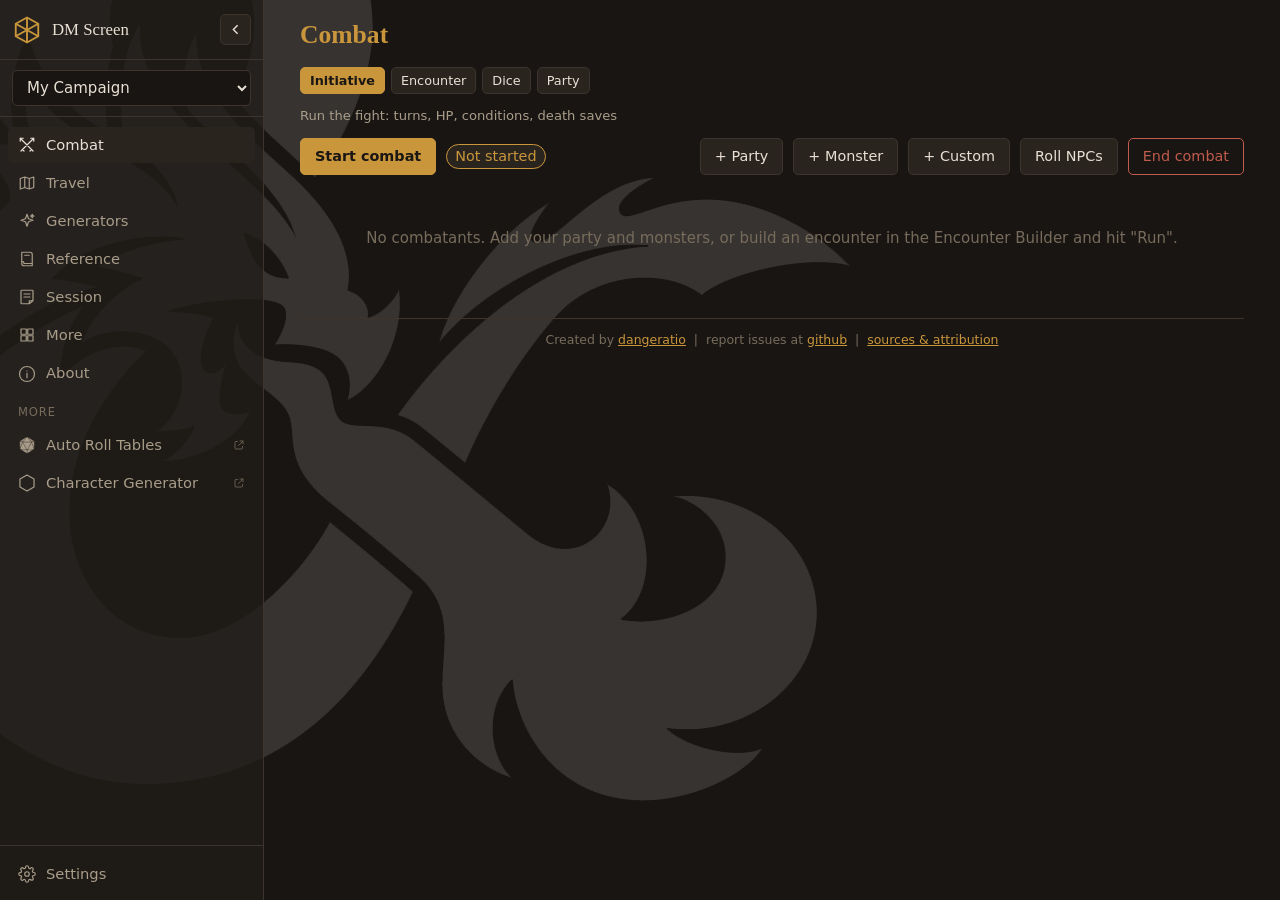
==== index.html @ 38e55321 "Add the watermark background and translucent panels Copies dndlogo1.png into includes/ and renders i" ====
<!DOCTYPE html>
<html lang="en" data-theme="dark">
<head>
  <meta charset="UTF-8">
  <meta name="viewport" content="width=device-width, initial-scale=1.0, viewport-fit=cover">
  <meta name="description" content="DM Screen: a free browser-based virtual screen for D&D 5e Dungeon Masters. Initiative tracker, encounter builder, generators, SRD reference, and more. All data stays in your browser.">
  <meta name="theme-color" content="#191512">
  <title>dmscreen.github.io</title>
  <link rel="manifest" href="manifest.webmanifest">
  <link rel="icon" href="assets/favicon.svg" type="image/svg+xml">
  <link rel="icon" type="image/png" sizes="16x16" href="assets/icon-16.png">
  <link rel="icon" type="image/png" sizes="32x32" href="assets/icon-32.png">
  <link rel="icon" type="image/png" sizes="192x192" href="assets/icon-192.png">
  <link rel="icon" type="image/png" sizes="512x512" href="assets/icon-512.png">
  <link rel="apple-touch-icon" sizes="180x180" href="assets/icon-180.png">
  <link rel="stylesheet" href="css/base.css">
  <link rel="stylesheet" href="css/layout.css">
  <link rel="stylesheet" href="css/components.css">
</head>
<body>
  <div class="bgimage">
    <img src="includes/dndlogo1.png" alt="">
  </div>

  <div id="app">
    <aside id="sidebar">
      <div class="sidebar-head">
        <svg class="logo" viewBox="0 0 24 24" fill="none" stroke="currentColor" stroke-width="1.5" aria-hidden="true">
          <path d="M12 2 L21 7 L21 17 L12 22 L3 17 L3 7 Z"/>
          <path d="M12 2 L12 22 M3 7 L21 17 M21 7 L3 17"/>
        </svg>
        <span class="title">DM Screen</span>
        <button class="btn icon-btn collapse-btn" id="collapse-btn" title="Collapse sidebar" aria-label="Collapse sidebar">
          <svg viewBox="0 0 24 24" fill="none" stroke="currentColor" stroke-width="2"><path d="M15 6 L9 12 L15 18"/></svg>
        </button>
      </div>
      <div id="campaign-bar"></div>
      <nav id="nav" aria-label="Tools"></nav>
      <div class="sidebar-foot" id="sidebar-foot"></div>
    </aside>

    <main id="main" tabindex="-1"></main>
  </div>

  <nav id="tabbar" aria-label="Tools"></nav>
  <div id="toast-wrap" aria-live="polite"></div>

  <script type="module" src="js/app.js"></script>
</body>
</html>
---- css/base.css ----
/* DM Screen - base tokens and reset */
*, *::before, *::after { box-sizing: border-box; }
* { margin: 0; }

:root {
  --font-body: system-ui, -apple-system, "Segoe UI", Roboto, sans-serif;
  --font-display: Georgia, "Times New Roman", serif;
  --font-mono: ui-monospace, "Cascadia Code", Consolas, monospace;

  /* dark theme (default) */
  --bg: #191512;
  --bg-panel: #211c18;
  --bg-panel-75: rgba(33, 28, 24, 0.75);   /* lets the watermark show through */
  --bg-raised: #2a241f;
  --bg-hover: #332c26;
  --border: #3d352d;
  --text: #e8e0d4;
  --text-dim: #a99d8a;
  --text-faint: #776c5c;
  --accent: #c9963c;
  --accent-text: #1a1613;
  --danger: #c05b4d;
  --success: #7d9c5b;
  --info: #6d94ad;
  --shadow: 0 4px 16px rgba(0, 0, 0, 0.4);

  --radius: 8px;
  --radius-sm: 5px;
  --sidebar-w: 264px;
  --sidebar-collapsed-w: 56px;
  --tabbar-h: 58px;
}

:root[data-theme="light"] {
  --bg: #f3eee5;
  --bg-panel: #faf6ee;
  --bg-panel-75: rgba(250, 246, 238, 0.75);
  --bg-raised: #ffffff;
  --bg-hover: #ece4d6;
  --border: #d8cdbb;
  --text: #2c2519;
  --text-dim: #6b5f4d;
  --text-faint: #998d78;
  --accent: #a06d1f;
  --accent-text: #ffffff;
  --danger: #a33d2f;
  --success: #5a7a3a;
  --info: #3f6c86;
  --shadow: 0 4px 16px rgba(60, 45, 20, 0.15);
}

html { height: 100%; }
body {
  height: 100%;
  font-family: var(--font-body);
  font-size: 15px;
  line-height: 1.5;
  background: var(--bg);
  color: var(--text);
  -webkit-font-smoothing: antialiased;
}

h1, h2, h3, h4 { font-family: var(--font-display); line-height: 1.2; }
img, svg { display: block; max-width: 100%; }
input, button, textarea, select { font: inherit; color: inherit; }
a { color: var(--accent); }

::-webkit-scrollbar { width: 10px; height: 10px; }
::-webkit-scrollbar-track { background: transparent; }
::-webkit-scrollbar-thumb { background: var(--border); border-radius: 5px; }
::-webkit-scrollbar-thumb:hover { background: var(--text-faint); }
---- css/layout.css ----
/* Watermark behind the whole app */
.bgimage {
  margin: -10em;
  position: fixed;
  z-index: 0;
  opacity: 0.15;
  pointer-events: none;
}
/* opt out of the global img max-width, and light-up the dark artwork for the
   dark theme the way the source site does */
.bgimage img { max-width: none; filter: invert(1); }
:root[data-theme="light"] .bgimage img { filter: none; }

/* App shell layout: desktop sidebar, mobile bottom tabs */
#app {
  position: relative;   /* sit above the watermark */
  z-index: 1;
  display: grid;
  grid-template-columns: var(--sidebar-w) 1fr;
  height: 100dvh;
  overflow: hidden;
}
#app.sidebar-collapsed { grid-template-columns: var(--sidebar-collapsed-w) 1fr; }

/* ---------- Sidebar ---------- */
#sidebar {
  background: var(--bg-panel-75);
  border-right: 1px solid var(--border);
  display: flex;
  flex-direction: column;
  overflow: hidden;
}
.sidebar-head {
  display: flex;
  align-items: center;
  gap: 10px;
  padding: 14px 12px;
  border-bottom: 1px solid var(--border);
}
.sidebar-head .logo {
  width: 30px; height: 30px; flex: none;
  color: var(--accent);
}
.sidebar-head .title {
  font-family: var(--font-display);
  font-size: 1.05rem;
  white-space: nowrap;
}
.sidebar-head .collapse-btn { margin-left: auto; }

#campaign-bar { padding: 10px 12px; border-bottom: 1px solid var(--border); }
#campaign-bar select { width: 100%; }

#nav {
  flex: 1;
  overflow-y: auto;
  padding: 8px;
}
.nav-group-label {
  font-size: 0.72rem;
  text-transform: uppercase;
  letter-spacing: 0.08em;
  color: var(--text-faint);
  padding: 12px 10px 4px;
  white-space: nowrap;
}
.nav-item {
  display: flex;
  align-items: center;
  gap: 10px;
  width: 100%;
  padding: 7px 10px;
  border: 0;
  border-radius: var(--radius-sm);
  background: none;
  color: var(--text-dim);
  cursor: pointer;
  text-align: left;
  white-space: nowrap;
  text-decoration: none;
  font-size: 0.92rem;
}
.nav-item:hover { background: var(--bg-hover); color: var(--text); }
.nav-item.active { background: var(--bg-raised); color: var(--text); }
.nav-item svg { width: 18px; height: 18px; flex: none; }
.nav-item .nav-logo {
  width: 18px; height: 18px; flex: none;
  background: currentColor;
  -webkit-mask-size: contain; mask-size: contain;
  -webkit-mask-repeat: no-repeat; mask-repeat: no-repeat;
  -webkit-mask-position: center; mask-position: center;
}
.nav-item .ext { margin-left: auto; width: 12px; height: 12px; color: var(--text-faint); }

.sidebar-foot {
  border-top: 1px solid var(--border);
  padding: 8px;
}

#app.sidebar-collapsed .sidebar-head .title,
#app.sidebar-collapsed .nav-group-label,
#app.sidebar-collapsed .nav-item span,
#app.sidebar-collapsed .nav-item .ext,
#app.sidebar-collapsed #campaign-bar { display: none; }
#app.sidebar-collapsed .nav-item { justify-content: center; padding: 9px 0; }
#app.sidebar-collapsed .sidebar-head { justify-content: center; }
#app.sidebar-collapsed .sidebar-head .collapse-btn { margin-left: 0; }
#app.sidebar-collapsed .sidebar-head .logo { display: none; }

/* ---------- Main ---------- */
#main {
  overflow-y: auto;
  overscroll-behavior: contain;
  padding: 20px clamp(14px, 3vw, 36px) 40px;
}
.tool-header { margin-bottom: 16px; }
.tool-header h1 { font-size: 1.6rem; color: var(--accent); }
.tool-header .sub { color: var(--text-dim); font-size: 0.9rem; }

/* ---------- Bottom tab bar (mobile) ---------- */
#tabbar {
  display: none;
  position: fixed;
  left: 0; right: 0; bottom: 0;
  height: calc(var(--tabbar-h) + env(safe-area-inset-bottom));
  padding-bottom: env(safe-area-inset-bottom);
  background: var(--bg-panel);
  border-top: 1px solid var(--border);
  z-index: 40;
}
.tab-item {
  flex: 1;
  display: flex;
  flex-direction: column;
  align-items: center;
  justify-content: center;
  gap: 2px;
  border: 0;
  background: none;
  color: var(--text-faint);
  cursor: pointer;
  font-size: 0.62rem;
  text-decoration: none;
}
.tab-item svg { width: 22px; height: 22px; }
.tab-item.active { color: var(--accent); }

/* ---------- "More" sheet (mobile) ---------- */
#more-sheet {
  display: none;
  position: fixed;
  inset: 0;
  bottom: calc(var(--tabbar-h) + env(safe-area-inset-bottom));
  background: var(--bg);
  z-index: 30;
  overflow-y: auto;
  padding: 18px;
}
#more-sheet.open { display: block; }
#more-sheet .nav-group-label { padding-left: 4px; }
.more-grid {
  display: grid;
  grid-template-columns: repeat(auto-fill, minmax(96px, 1fr));
  gap: 10px;
  margin-bottom: 14px;
}
.more-tile {
  display: flex;
  flex-direction: column;
  align-items: center;
  gap: 8px;
  padding: 14px 6px;
  background: var(--bg-panel);
  border: 1px solid var(--border);
  border-radius: var(--radius);
  color: var(--text-dim);
  cursor: pointer;
  font-size: 0.75rem;
  text-align: center;
  text-decoration: none;
}
.more-tile svg { width: 24px; height: 24px; color: var(--accent); }
.more-tile:active { background: var(--bg-hover); }

@media (min-width: 900px) {
  .mobile-only { display: none !important; }
}

@media (max-width: 899px) {
  #app { grid-template-columns: 1fr; }
  #sidebar { display: none; }
  #tabbar { display: flex; }
  #main { padding: 14px 14px calc(var(--tabbar-h) + env(safe-area-inset-bottom) + 24px); }
}

@media print {
  #sidebar, #tabbar, #more-sheet { display: none !important; }
  #app { display: block; height: auto; }
  #main { overflow: visible; }
}
---- css/components.css ----
/* Shared UI components */

.btn {
  display: inline-flex;
  align-items: center;
  gap: 6px;
  padding: 7px 14px;
  border: 1px solid var(--border);
  border-radius: var(--radius-sm);
  background: var(--bg-raised);
  color: var(--text);
  cursor: pointer;
  font-size: 0.9rem;
  text-decoration: none;
}
.btn:hover { background: var(--bg-hover); }
.btn.primary { background: var(--accent); border-color: var(--accent); color: var(--accent-text); font-weight: 600; }
.btn.primary:hover { filter: brightness(1.1); }
.btn.danger { color: var(--danger); border-color: var(--danger); background: none; }
.btn.danger:hover { background: color-mix(in srgb, var(--danger) 12%, transparent); }
.btn.small { padding: 3px 9px; font-size: 0.8rem; }
.btn.icon-btn { padding: 6px; }
.btn.icon-btn svg { width: 17px; height: 17px; }
.btn:disabled { opacity: 0.45; cursor: default; }

/* ---------- Number steppers ---------- */
/* Native spinners overlap the value at small widths; hide them and use .stepper */
input[type="number"] { appearance: textfield; -moz-appearance: textfield; }
input[type="number"]::-webkit-inner-spin-button,
input[type="number"]::-webkit-outer-spin-button { -webkit-appearance: none; margin: 0; }

.stepper {
  display: inline-flex;
  align-items: stretch;
  align-self: flex-start;   /* stay compact inside stretching flex columns */
  width: fit-content;
  max-width: 100%;
  border: 1px solid var(--border);
  border-radius: var(--radius-sm);
  background: var(--bg);
  overflow: hidden;
}
.stepper input[type="number"] {
  border: none;
  border-radius: 0;
  background: transparent;
  text-align: center;
  padding: 6px 2px;
  width: 72px;
  min-width: 0;
  flex: 1 1 auto;           /* keeps + pinned to the right edge if stretched */
}
.stepper input[type="number"]:focus { outline: none; }
.stepper:focus-within { outline: 2px solid var(--accent); outline-offset: -1px; }
.step-btn {
  border: 0;
  background: none;
  color: var(--text-dim);
  width: 26px;
  flex: none;
  cursor: pointer;
  font-size: 1.05rem;
  line-height: 1;
  padding: 0;
}
.step-btn:hover { background: var(--bg-hover); color: var(--text); }
.step-btn:active { background: var(--bg-raised); }

input[type="text"], input[type="number"], input[type="search"], textarea, select {
  padding: 7px 10px;
  border: 1px solid var(--border);
  border-radius: var(--radius-sm);
  background: var(--bg);
  color: var(--text);
  max-width: 100%;
}
input:focus, textarea:focus, select:focus, .btn:focus-visible {
  outline: 2px solid var(--accent);
  outline-offset: -1px;
}
label.field { display: flex; flex-direction: column; gap: 4px; font-size: 0.82rem; color: var(--text-dim); }
label.check { display: flex; align-items: center; gap: 6px; font-size: 0.88rem; }

.card {
  background: var(--bg-panel-75);
  border: 1px solid var(--border);
  border-radius: var(--radius);
  padding: 16px;
  margin-bottom: 14px;
}
.card h2 { font-size: 1.15rem; margin-bottom: 10px; color: var(--accent); }
.card h3 { font-size: 1rem; margin: 10px 0 6px; }

.row { display: flex; flex-wrap: wrap; gap: 10px; align-items: end; }
.row > .grow { flex: 1; min-width: 120px; }
.grid-2 { display: grid; grid-template-columns: repeat(auto-fit, minmax(280px, 1fr)); gap: 14px; align-items: start; }

table.data {
  width: 100%;
  border-collapse: collapse;
  font-size: 0.88rem;
}
table.data th, table.data td {
  text-align: left;
  padding: 6px 8px;
  border-bottom: 1px solid var(--border);
}
table.data th { color: var(--text-dim); font-weight: 600; font-size: 0.78rem; text-transform: uppercase; letter-spacing: 0.04em; }
table.data tr.clickable { cursor: pointer; }
table.data tr.clickable:hover { background: var(--bg-hover); }
.table-scroll { overflow-x: auto; }

.pill {
  display: inline-block;
  padding: 1px 8px;
  border-radius: 99px;
  background: var(--bg-raised);
  border: 1px solid var(--border);
  font-size: 0.72rem;
  color: var(--text-dim);
  white-space: nowrap;
}
.pill.accent { color: var(--accent); border-color: var(--accent); }
.pill.danger { color: var(--danger); border-color: var(--danger); }
.pill.success { color: var(--success); border-color: var(--success); }
.pill.info { color: var(--info); border-color: var(--info); }

.muted { color: var(--text-dim); }
.faint { color: var(--text-faint); }
.small { font-size: 0.82rem; }
.center { text-align: center; }
.mt { margin-top: 12px; }
.mb { margin-bottom: 12px; }

.empty-state {
  text-align: center;
  color: var(--text-faint);
  padding: 40px 20px;
}
.empty-state svg { width: 40px; height: 40px; margin: 0 auto 10px; opacity: 0.5; }

/* ---------- Modal ---------- */
dialog.modal {
  border: 1px solid var(--border);
  border-radius: var(--radius);
  background: var(--bg-panel);
  color: var(--text);
  padding: 0;
  width: min(560px, calc(100vw - 28px));
  max-height: min(82dvh, 720px);
  box-shadow: var(--shadow);
}
dialog.modal::backdrop { background: rgba(0, 0, 0, 0.55); }
.modal-head {
  display: flex;
  align-items: center;
  justify-content: space-between;
  padding: 13px 16px;
  border-bottom: 1px solid var(--border);
  position: sticky;
  top: 0;
  background: var(--bg-panel);
}
.modal-head h2 { font-size: 1.1rem; color: var(--accent); }
.modal-body { padding: 16px; overflow-y: auto; }
.modal-foot { display: flex; justify-content: flex-end; gap: 8px; padding: 12px 16px; border-top: 1px solid var(--border); }

/* ---------- Stat block ---------- */
.stat-block {
  font-size: 0.9rem;
  line-height: 1.45;
}
.stat-block .sb-name { font-family: var(--font-display); font-size: 1.3rem; color: var(--accent); }
.stat-block .sb-meta { font-style: italic; color: var(--text-dim); margin-bottom: 8px; }
.stat-block hr { border: 0; border-top: 2px solid var(--accent); margin: 8px 0; opacity: 0.6; }
.stat-block .sb-abilities {
  display: grid;
  grid-template-columns: repeat(6, 1fr);
  gap: 4px;
  text-align: center;
  margin: 8px 0;
}
.stat-block .sb-abilities b { display: block; font-size: 0.72rem; color: var(--text-dim); }
.stat-block p { margin: 5px 0; }
.stat-block .sb-section {
  font-family: var(--font-display);
  font-size: 1.05rem;
  color: var(--accent);
  border-bottom: 1px solid var(--accent);
  margin: 12px 0 6px;
}

.chip-count { opacity: 0.7; font-weight: 400; }

/* ---------- Toggle rows ---------- */
.toggle-field { display: block; }
.toggle-field > span { display: block; font-size: 0.82rem; color: var(--text-dim); margin-bottom: 4px; }
.toggle-row { gap: 6px; margin-bottom: 12px; }

/* segmented variant: buttons joined inside one bordered control */
.toggle-row.segmented {
  display: inline-flex;
  flex-wrap: nowrap;
  gap: 0;
  padding: 3px;
  border: 1px solid var(--border);
  border-radius: var(--radius);
  background: var(--bg);
}
.toggle-row.segmented .btn {
  border: 0;
  border-radius: var(--radius-sm);
  background: none;
  color: var(--text-dim);
  padding: 6px 14px;
  gap: 7px;
  font-weight: 500;
}
.toggle-row.segmented .btn svg { width: 15px; height: 15px; }
.toggle-row.segmented .btn:hover { color: var(--text); }
.toggle-row.segmented .btn.primary {
  background: color-mix(in srgb, var(--accent) 20%, var(--bg-raised));
  color: var(--text);
  font-weight: 600;
  box-shadow: 0 1px 3px rgba(0, 0, 0, 0.25);
}
.toggle-row.segmented .btn.primary svg { color: var(--accent); }

/* ---------- Page footer ---------- */
.page-foot {
  margin-top: 28px;
  padding-top: 12px;
  border-top: 1px solid var(--border);
  text-align: center;
  font-size: 0.78rem;
  color: var(--text-faint);
}
.page-foot a { color: var(--accent); text-decoration: underline; }
.page-foot a:hover { filter: brightness(1.15); }
.page-foot .sep { color: var(--text-faint); margin: 0 4px; }

/* ---------- Toast ---------- */
#toast-wrap {
  position: fixed;
  bottom: calc(var(--tabbar-h) + 14px);
  left: 50%;
  transform: translateX(-50%);
  z-index: 90;
  display: flex;
  flex-direction: column;
  gap: 8px;
  align-items: center;
}
@media (min-width: 900px) { #toast-wrap { bottom: 20px; } }
.toast {
  background: var(--bg-raised);
  border: 1px solid var(--border);
  border-radius: var(--radius);
  padding: 9px 16px;
  box-shadow: var(--shadow);
  font-size: 0.88rem;
  animation: toast-in 0.18s ease-out;
}
.toast.danger { border-color: var(--danger); }
@keyframes toast-in { from { opacity: 0; transform: translateY(8px); } }

/* ---------- Dice log ---------- */
.roll-result-big {
  font-family: var(--font-mono);
  font-size: 2.6rem;
  text-align: center;
  color: var(--accent);
}
.roll-detail { text-align: center; color: var(--text-dim); font-family: var(--font-mono); font-size: 0.85rem; word-wrap: break-word; }

/* ---------- Initiative tracker ---------- */
.init-row {
  display: flex;
  align-items: center;
  gap: 10px;
  padding: 8px 10px;
  border: 1px solid var(--border);
  border-radius: var(--radius);
  margin-bottom: 6px;
  background: var(--bg-panel-75);
  flex-wrap: wrap;
}
.init-row.current { border-color: var(--accent); background: var(--bg-raised); box-shadow: 0 0 0 1px var(--accent); }
.init-row.dead { opacity: 0.5; }
.init-row .init-num {
  font-family: var(--font-mono);
  font-size: 1.15rem;
  width: 34px;
  text-align: center;
  flex: none;
}
.init-row .name { font-weight: 600; min-width: 100px; }
.init-row .hp-ctrl { display: flex; align-items: center; gap: 4px; margin-left: auto; }
.init-row .hp-ctrl input { width: 44px; text-align: center; }
.hp-bar { height: 4px; border-radius: 2px; background: var(--border); width: 100%; overflow: hidden; }
.hp-bar > div { height: 100%; background: var(--success); }
.hp-bar.low > div { background: var(--danger); }
.cond-pills { display: flex; flex-wrap: wrap; gap: 4px; }
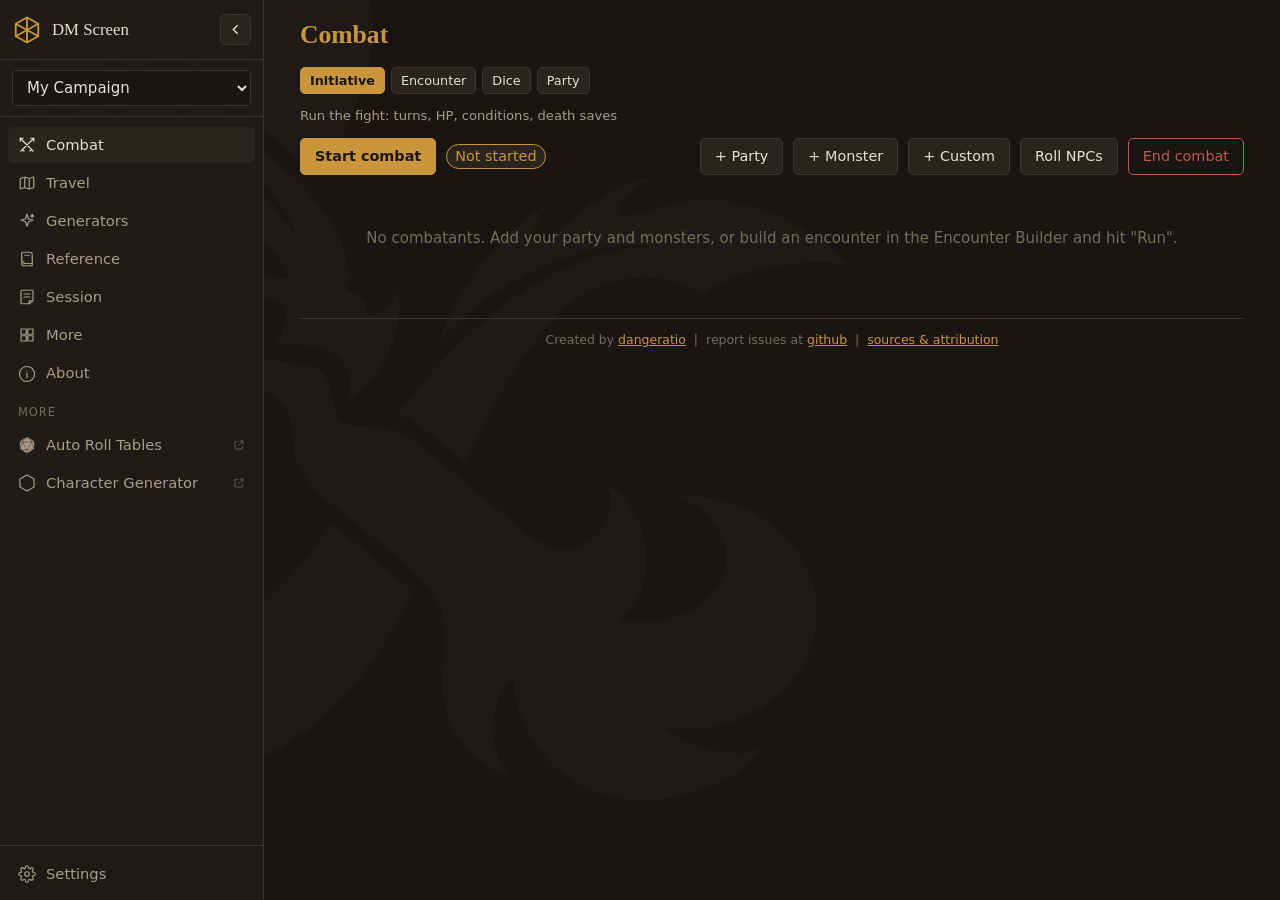
==== commit 692e60d1: "Add Statcounter analytics and ignore local Claude files Keeps the Statcounter block the user added a" ====
--- a/index.html
+++ b/index.html
@@ -46,5 +46,24 @@
   <div id="toast-wrap" aria-live="polite"></div>
 
   <script type="module" src="js/app.js"></script>
+
+  <!-- Default Statcounter code for DM Screen
+  https://dmscreen.github.io/ -->
+  <script type="text/javascript">
+  var sc_project=13341423; 
+  var sc_invisible=1; 
+  var sc_security="122e2ab1"; 
+  </script>
+  <script type="text/javascript"
+  src="https://www.statcounter.com/counter/counter.js"
+  async></script>
+  <noscript><div class="statcounter"><a title="Web Analytics"
+  href="https://statcounter.com/" target="_blank"><img
+  class="statcounter"
+  src="https://c.statcounter.com/13341423/0/122e2ab1/1/"
+  alt="Web Analytics"
+  referrerPolicy="no-referrer-when-downgrade"></a></div></noscript>
+  <!-- End of Statcounter Code -->
+  
 </body>
 </html>
--- a/css/layout.css
+++ b/css/layout.css
@@ -3,7 +3,7 @@
   margin: -10em;
   position: fixed;
   z-index: 0;
-  opacity: 0.15;
+  opacity: 0.025;
   pointer-events: none;
 }
 /* opt out of the global img max-width, and light-up the dark artwork for the
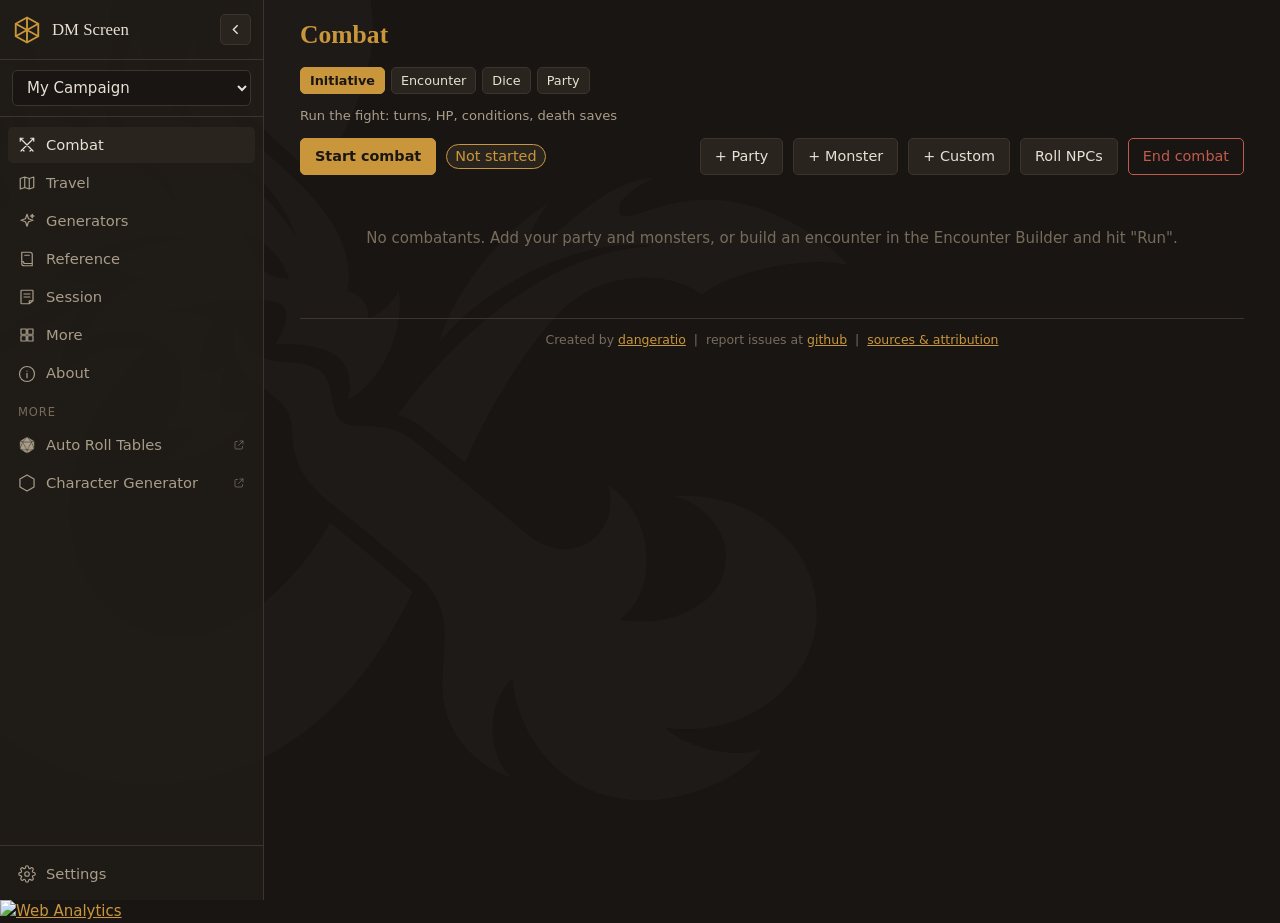
==== commit c7af1784: "Merge branch 'main' into tweak-watermark-and-random-tip" ====
--- a/index.html
+++ b/index.html
@@ -54,15 +54,13 @@
   var sc_invisible=1; 
   var sc_security="122e2ab1"; 
   </script>
-  <script type="text/javascript"
-  src="https://www.statcounter.com/counter/counter.js"
-  async></script>
-  <noscript><div class="statcounter"><a title="Web Analytics"
+  <script type="text/javascript" src="https://www.statcounter.com/counter/counter.js" async></script>
+  <div class="statcounter"><a title="Web Analytics"
   href="https://statcounter.com/" target="_blank"><img
   class="statcounter"
   src="https://c.statcounter.com/13341423/0/122e2ab1/1/"
   alt="Web Analytics"
-  referrerPolicy="no-referrer-when-downgrade"></a></div></noscript>
+  referrerPolicy="no-referrer-when-downgrade"></a></div>
   <!-- End of Statcounter Code -->
   
 </body>
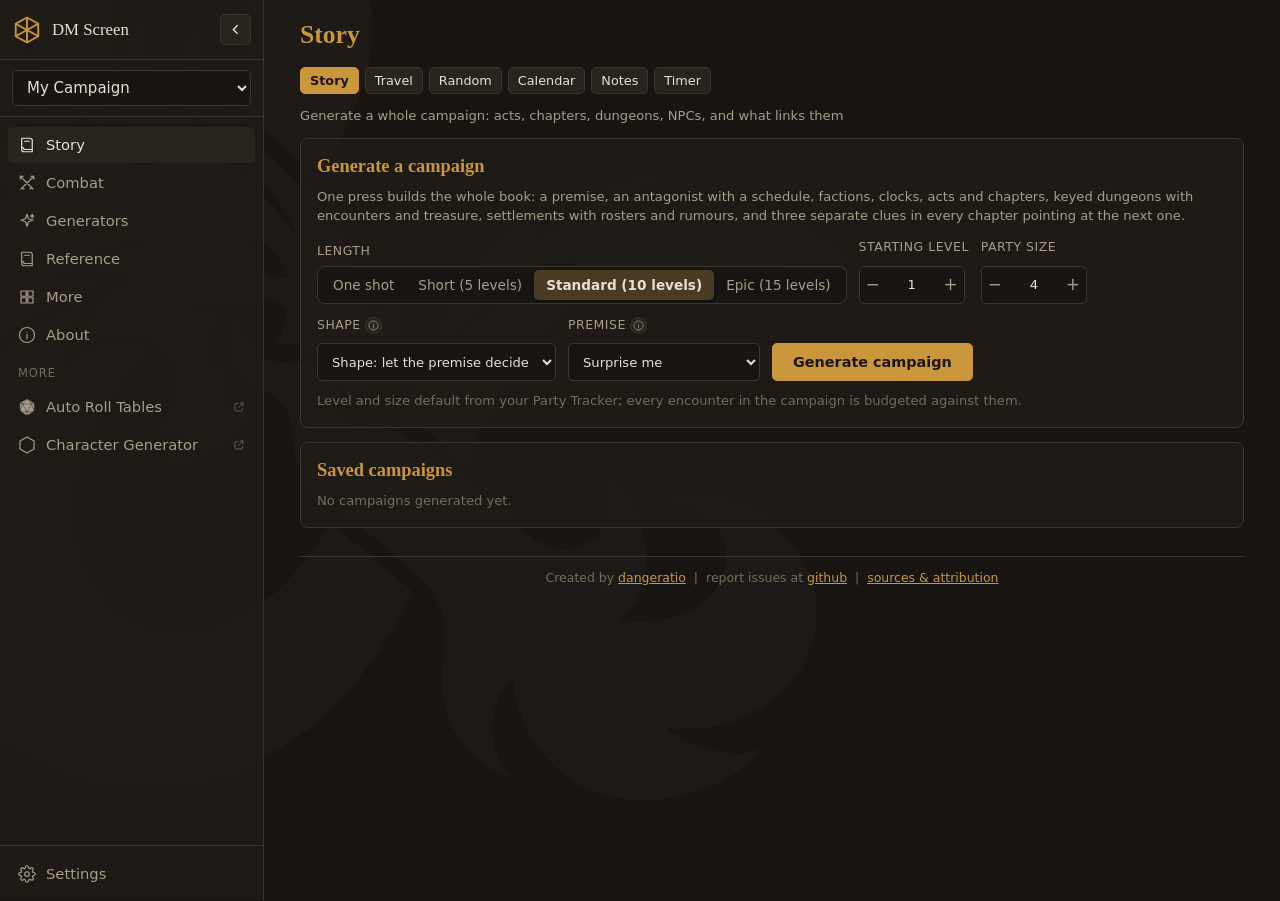
==== commit cbf06cc2: "Name the Combat tabs after what you do on them The tab where a fight is put together is Build, and t" ====
--- a/index.html
+++ b/index.html
@@ -39,6 +39,15 @@
       <div class="sidebar-foot" id="sidebar-foot"></div>
     </aside>
 
+    <!-- mobile only: the sidebar is hidden there, so brand at the top instead -->
+    <header id="topbar">
+      <svg class="logo" viewBox="0 0 24 24" fill="none" stroke="currentColor" stroke-width="1.5" aria-hidden="true">
+        <path d="M12 2 L21 7 L21 17 L12 22 L3 17 L3 7 Z"/>
+        <path d="M12 2 L12 22 M3 7 L21 17 M21 7 L3 17"/>
+      </svg>
+      <span class="title">DM Screen</span>
+    </header>
+
     <main id="main" tabindex="-1"></main>
   </div>
 
@@ -55,11 +64,18 @@
   var sc_security="122e2ab1"; 
   </script>
   <script type="text/javascript" src="https://www.statcounter.com/counter/counter.js" async></script>
-  <div class="statcounter"><a title="Web Analytics"
-  href="https://statcounter.com/" target="_blank"><img
+  <!-- The counter is invisible (sc_invisible above); this pixel is the fallback
+       that records the visit when the script cannot. It is clipped rather than
+       display:none so the browser still fetches it, and carries no alt text,
+       because on iPad the image does not load and the alt was rendering as
+       "Web Analytics" in the corner of the page. -->
+  <div class="statcounter" aria-hidden="true"
+  style="position:absolute;width:1px;height:1px;overflow:hidden;clip-path:inset(50%);pointer-events:none"><a
+  href="https://statcounter.com/" target="_blank" tabindex="-1"><img
   class="statcounter"
   src="https://c.statcounter.com/13341423/0/122e2ab1/1/"
-  alt="Web Analytics"
+  alt=""
+  width="1" height="1"
   referrerPolicy="no-referrer-when-downgrade"></a></div>
   <!-- End of Statcounter Code -->
   
--- a/css/layout.css
+++ b/css/layout.css
@@ -105,7 +105,12 @@
 #app.sidebar-collapsed .nav-item { justify-content: center; padding: 9px 0; }
 #app.sidebar-collapsed .sidebar-head { justify-content: center; }
 #app.sidebar-collapsed .sidebar-head .collapse-btn { margin-left: 0; }
+/* The chevron points the way the rail will go, so collapsed it faces out. */
+#app.sidebar-collapsed .sidebar-head .collapse-btn svg { transform: rotate(180deg); }
 #app.sidebar-collapsed .sidebar-head .logo { display: none; }
+
+/* ---------- Mobile title bar ---------- */
+#topbar { display: none; }
 
 /* ---------- Main ---------- */
 #main {
@@ -187,14 +192,25 @@
 }
 
 @media (max-width: 899px) {
-  #app { grid-template-columns: 1fr; }
+  #app { grid-template-columns: 1fr; grid-template-rows: auto 1fr; }
   #sidebar { display: none; }
+  #topbar {
+    display: flex;
+    align-items: center;
+    gap: 10px;
+    padding: 10px 14px;
+    padding-top: calc(10px + env(safe-area-inset-top));
+    border-bottom: 1px solid var(--border);
+    background: var(--bg-panel-75);
+  }
+  #topbar .logo { width: 26px; height: 26px; flex: none; color: var(--accent); }
+  #topbar .title { font-family: var(--font-display); font-size: 1.05rem; }
   #tabbar { display: flex; }
   #main { padding: 14px 14px calc(var(--tabbar-h) + env(safe-area-inset-bottom) + 24px); }
 }
 
 @media print {
-  #sidebar, #tabbar, #more-sheet { display: none !important; }
+  #sidebar, #tabbar, #more-sheet, #topbar { display: none !important; }
   #app { display: block; height: auto; }
   #main { overflow: visible; }
 }
--- a/css/components.css
+++ b/css/components.css
@@ -15,7 +15,10 @@
 }
 .btn:hover { background: var(--bg-hover); }
 .btn.primary { background: var(--accent); border-color: var(--accent); color: var(--accent-text); font-weight: 600; }
-.btn.primary:hover { filter: brightness(1.1); }
+/* A colour shift, not a filter: filter promotes the button to its own
+   compositing layer, and on fractional zoom levels the promotion rounds the
+   page's paint offset, which read as the screen nudging a pixel on hover. */
+.btn.primary:hover { background: color-mix(in srgb, var(--accent) 86%, white); border-color: color-mix(in srgb, var(--accent) 86%, white); }
 .btn.danger { color: var(--danger); border-color: var(--danger); background: none; }
 .btn.danger:hover { background: color-mix(in srgb, var(--danger) 12%, transparent); }
 .btn.small { padding: 3px 9px; font-size: 0.8rem; }
@@ -139,6 +142,40 @@
 }
 .empty-state svg { width: 40px; height: 40px; margin: 0 auto 10px; opacity: 0.5; }
 
+/* Placeholder rows sitting behind the initiative tracker's empty-state text.
+   Static on purpose: this is a hint at the shape, not a loading animation. */
+.init-skeleton { position: relative; }
+.init-skeleton .skel-row {
+  display: flex;
+  align-items: center;
+  gap: 10px;
+  padding: 12px 10px;
+  margin-bottom: 6px;
+  border: 1px dashed var(--border);
+  border-radius: var(--radius);
+  opacity: 0.6;
+}
+.init-skeleton .skel { height: 12px; border-radius: 6px; background: var(--border); }
+.init-skeleton .skel-init { width: 34px; height: 26px; flex: none; border-radius: var(--radius); }
+.init-skeleton .skel-name { flex: 1 1 auto; max-width: 200px; }
+.init-skeleton .skel-hp { width: 90px; margin-left: auto; }
+.init-skeleton .empty-state {
+  position: absolute;
+  inset: 0;
+  display: flex;
+  align-items: center;
+  justify-content: center;
+  padding: 12px 16px;
+}
+.init-skeleton .empty-state p {
+  margin: 0;
+  max-width: 440px;
+  padding: 12px 16px;
+  border: 1px solid var(--border);
+  border-radius: var(--radius);
+  background: var(--bg-panel);
+}
+
 /* ---------- Modal ---------- */
 dialog.modal {
   border: 1px solid var(--border);
@@ -301,3 +338,553 @@
 .hp-bar > div { height: 100%; background: var(--success); }
 .hp-bar.low > div { background: var(--danger); }
 .cond-pills { display: flex; flex-wrap: wrap; gap: 4px; }
+
+/* ---------- Story: campaign browser ---------- */
+/* Left column is the whole campaign at a glance, right column is the drill-down. */
+.story-layout {
+  display: grid;
+  grid-template-columns: minmax(220px, 300px) 1fr;
+  gap: 14px;
+  align-items: start;
+}
+@media (max-width: 900px) {
+  .story-layout { grid-template-columns: 1fr; }
+}
+.story-tree {
+  border: 1px solid var(--border);
+  border-radius: var(--radius);
+  background: var(--bg-panel-75);
+  padding: 6px;
+  max-height: 78vh;
+  overflow-y: auto;
+  position: sticky;
+  top: 8px;
+}
+/* The outline folds to a rail: the chevron flips, the rows hide, and the
+   rail carries the current step's name sideways so the DM still knows where
+   they are. Same gesture as the app's own nav collapse. */
+.tree-collapse {
+  display: flex;
+  align-items: center;
+  gap: 6px;
+  width: 100%;
+  border: 0;
+  background: none;
+  color: var(--text-muted);
+  cursor: pointer;
+  padding: 2px 4px 6px;
+  font: inherit;
+  font-size: 0.8rem;
+}
+.tree-collapse:hover { color: var(--text); }
+.tree-collapse .tc-arrow { font-size: 1.1rem; line-height: 1; }
+.tree-collapse .tc-where { display: none; }
+.story-layout.tree-collapsed { grid-template-columns: 34px 1fr; }
+.story-layout.tree-collapsed .story-tree { padding: 4px 2px; overflow: hidden; }
+.story-layout.tree-collapsed #sg-tree { display: none; }
+.story-layout.tree-collapsed .tree-collapse {
+  flex-direction: column;
+  padding: 4px 0;
+  height: 100%;
+  justify-content: flex-start;
+}
+.story-layout.tree-collapsed .tc-arrow { transform: rotate(180deg); }
+.story-layout.tree-collapsed .tc-where {
+  display: block;
+  writing-mode: vertical-rl;
+  white-space: nowrap;
+  overflow: hidden;
+  text-overflow: ellipsis;
+  max-height: 60vh;
+  font-weight: 600;
+}
+@media (max-width: 900px) {
+  /* stacked on mobile there is no column to reclaim */
+  .story-layout.tree-collapsed { grid-template-columns: 1fr; }
+  .story-layout.tree-collapsed #sg-tree { display: block; }
+  .tree-collapse { display: none; }
+}
+/* Stacked on mobile the outline sits above the detail, so cap it and let it
+   scroll rather than pushing the content the DM just tapped off the screen. */
+@media (max-width: 900px) {
+  .story-tree { max-height: 40vh; position: static; }
+}
+.story-node {
+  display: block;
+  width: 100%;
+  text-align: left;
+  border: 0;
+  background: none;
+  color: var(--text);
+  font: inherit;
+  padding: 6px 8px;
+  border-radius: var(--radius);
+  border-left: 2px solid transparent;
+  cursor: pointer;
+}
+.story-node:hover { background: var(--bg-raised); }
+.story-node.active { background: var(--bg-raised); border-left-color: var(--accent); }
+.story-node.d1 { padding-left: 18px; }
+.story-node.d2 { padding-left: 30px; }
+.story-node .sn-label { display: block; font-weight: 600; font-size: 0.92rem; }
+.story-node.d2 .sn-label { font-weight: 400; }
+.story-node .sn-sub { display: block; font-size: 0.76rem; color: var(--text-faint); }
+.story-node.done .sn-label::after { content: ' \2713'; color: var(--success); }
+.story-node.done .sn-label { text-decoration: line-through; text-decoration-color: var(--text-faint); }
+.story-detail { min-height: 300px; }
+.story-detail h3 { margin: 12px 0 4px; font-size: 0.95rem; }
+.story-detail .card { margin: 10px 0; }
+.story-area {
+  border: 1px solid var(--border);
+  border-radius: var(--radius);
+  padding: 8px 10px;
+  margin-bottom: 6px;
+  background: var(--bg-panel-75);
+}
+.story-area > summary { cursor: pointer; display: flex; align-items: center; gap: 6px; flex-wrap: wrap; }
+.story-area > summary .pill { font-size: 0.7rem; }
+.beat {
+  border-left: 2px solid var(--border);
+  padding: 4px 0 4px 10px;
+  margin: 8px 0 8px 4px;
+}
+.beat.encounter { border-left-color: var(--danger); }
+.beat.trap { border-left-color: var(--accent); }
+.beat.puzzle { border-left-color: var(--info); }
+.beat.treasure { border-left-color: var(--success); }
+.beat.clue, .beat.objective { border-left-color: var(--accent); }
+.beat p { margin: 3px 0; }
+.beat-head { display: flex; align-items: center; gap: 6px; flex-wrap: wrap; }
+/* Solid background and strong strokes: in light theme, panel-tinted fills
+   and faint 1.5px strokes washed the whole plan out to near-white. */
+.story-map {
+  width: 100%;
+  max-height: 340px;
+  border: 1px solid var(--border);
+  border-radius: var(--radius);
+  background: var(--bg-panel);
+  margin-top: 8px;
+}
+.story-map line { stroke: var(--text-faint); stroke-width: 2.5; }
+.story-map circle { fill: var(--bg-hover); stroke: var(--text-dim); stroke-width: 2; }
+.story-map text { fill: var(--text); font-size: 12px; font-weight: 600; text-anchor: middle; font-family: var(--font-mono); pointer-events: none; }
+.story-map .threshold circle { stroke: var(--text); stroke-width: 3; stroke-dasharray: 4 3; }
+.story-map .encounter circle { stroke: var(--danger); stroke-width: 3; }
+.story-map .boss circle { stroke: var(--accent); stroke-width: 3.5; }
+.story-map .treasure circle { stroke: var(--success); stroke-width: 3; }
+.story-map .trap circle, .story-map .puzzle circle { stroke: var(--info); stroke-width: 3; }
+/* The player/DM boundary. Blue boxes hold text safe to say or show to the
+   players; amber-fenced blocks hold spoilers; unmarked text is DM material. */
+.player-text {
+  border: 1px solid var(--info);
+  border-left-width: 3px;
+  border-radius: var(--radius);
+  background: color-mix(in srgb, var(--info) 7%, transparent);
+  padding: 6px 10px 8px;
+  margin: 6px 0;
+  font-size: 0.88rem;
+}
+.player-inline {
+  border-bottom: 1px dotted var(--info);
+  padding-bottom: 1px;
+}
+.dm-note {
+  border-top: 1px dashed var(--accent);
+  margin-top: 8px;
+  padding-top: 4px;
+}
+.dm-note > p { margin-top: 2px; }
+.facing {
+  display: inline-block;
+  font-size: 0.62rem;
+  font-weight: 700;
+  text-transform: uppercase;
+  letter-spacing: 0.07em;
+  padding: 0 7px;
+  border-radius: 99px;
+  border: 1px solid;
+  margin: 2px 8px 4px 0;
+  vertical-align: middle;
+}
+.facing.player { color: var(--info); border-color: var(--info); }
+.facing.dm { color: var(--accent); border-color: var(--accent); }
+
+.npc-card {
+  position: relative;
+  border: 1px solid var(--border);
+  border-radius: var(--radius);
+  padding: 8px 10px;
+  margin-bottom: 8px;
+  background: var(--bg-panel-75);
+}
+.npc-card p { margin: 4px 0 0; }
+/* The two things you can do with a person, in the corner of their card and
+   out of the way of the writing. The card reserves room for them so a long
+   name wraps before it reaches them rather than running underneath. */
+.person-actions {
+  position: absolute;
+  top: 6px;
+  right: 8px;
+  gap: 6px;
+  margin: 0;
+  width: auto;
+}
+.person-actions .btn { flex: 0 0 auto; }
+.npc-card:has(.person-actions) { padding-right: 232px; }
+@media (max-width: 720px) {
+  /* no corner to spare: the buttons go back under the text */
+  .person-actions { position: static; margin-top: 8px; }
+  .npc-card:has(.person-actions) { padding-right: 10px; }
+}
+.link-card { border-color: var(--accent); }
+
+/* Clickable clock segments: fill up to the one you click, click the last
+   filled one to clear it back. */
+.clock-row { display: inline-flex; gap: 3px; vertical-align: middle; margin: 0 4px; }
+.clock-seg {
+  width: 16px;
+  height: 16px;
+  padding: 0;
+  border: 1.5px solid var(--text-dim);
+  border-radius: 3px;
+  background: var(--bg);
+  cursor: pointer;
+}
+.clock-seg:hover { border-color: var(--accent); }
+.clock-seg.filled { background: var(--accent); border-color: var(--accent); }
+
+/* ---------- Generator control row ---------- */
+/* Selects, steppers, toggle buttons and the submit button are all different
+   native heights; this row pins them to one so they read as a single set. */
+.gen-controls {
+  display: flex;
+  flex-wrap: wrap;
+  gap: 12px;
+  align-items: flex-end;
+}
+.gen-controls .field,
+.gen-controls .toggle-field { margin: 0; }
+/* :first-child matters: the number stepper's wrapper is also a direct-child
+   span, and picking it up here made the number fields 5px taller than the
+   rest of the row. */
+.gen-controls .field > span:first-child,
+.gen-controls .toggle-field > span:first-child {
+  display: flex;
+  align-items: center;
+  gap: 4px;
+  min-height: 18px;
+  margin-bottom: 5px;
+  font-size: 0.78rem;
+  text-transform: uppercase;
+  letter-spacing: 0.04em;
+  color: var(--text-dim);
+}
+/* The segmented control is the OUTER element here: it wraps its buttons in a
+   3px padded, bordered shell, so sizing the buttons to 38px made the control
+   46px and left it standing proud of the row. Size the shell instead and let
+   the buttons fill it. `> .btn` keeps this off the segmented buttons. */
+.gen-controls select,
+.gen-controls > .btn,
+.gen-controls .stepper,
+.gen-controls .toggle-row.segmented {
+  height: 38px;
+  box-sizing: border-box;
+}
+.gen-controls select { padding: 0 10px; }
+.gen-controls .stepper input[type="number"] { width: 52px; padding: 0 2px; }
+.gen-controls .toggle-row { gap: 6px; margin: 0; }
+.gen-controls .toggle-row.segmented { gap: 0; }
+.gen-controls .toggle-row.segmented .btn {
+  height: 100%;
+  padding: 0 12px;
+  font-size: 0.85rem;
+}
+.gen-controls > .btn.primary { padding: 0 20px; font-weight: 600; }
+
+/* Small round "i" that opens a reference popup for a control's options. */
+.info-btn {
+  display: inline-flex;
+  align-items: center;
+  justify-content: center;
+  width: 17px;
+  height: 17px;
+  padding: 0;
+  border: 1px solid var(--border);
+  border-radius: 50%;
+  background: var(--bg-raised);
+  color: var(--text-dim);
+  cursor: pointer;
+  flex: none;
+}
+.info-btn:hover { color: var(--accent); border-color: var(--accent); }
+.info-btn svg { width: 11px; height: 11px; }
+
+/* Caption above a value, saying what the value is. */
+.field-label {
+  font-size: 0.72rem;
+  text-transform: uppercase;
+  letter-spacing: 0.06em;
+  color: var(--text-faint);
+  margin: 0;
+}
+
+.info-entry { border-top: 1px solid var(--border); padding-top: 10px; margin-top: 10px; }
+.info-entry:first-of-type { border-top: 0; }
+.info-entry h3 { margin: 0 0 3px; font-size: 0.98rem; color: var(--accent); }
+.info-entry p { margin: 0 0 3px; }
+
+/* A heading that opens a box already has the box's padding above it; its own
+   top margin on top of that reads as uneven space. Spacing between sections
+   inside a box is unaffected. */
+.card h2:first-child,
+.card h3:first-child,
+.story-detail h3:first-child,
+.npc-card h3:first-child { margin-top: 0; }
+
+/* Inline reroll affordance on a single creature line. */
+.creature-line { white-space: nowrap; margin-right: 8px; display: inline-block; }
+.mini-reroll {
+  border: 0;
+  background: none;
+  color: var(--text-faint);
+  cursor: pointer;
+  padding: 0 2px;
+  font-size: 0.95rem;
+  line-height: 1;
+}
+.mini-reroll:hover { color: var(--accent); }
+.mini-reroll:disabled { opacity: 0.4; cursor: default; }
+
+/* Drop target for adding your own links in the Tools page. */
+.dropzone {
+  display: flex;
+  flex-direction: column;
+  gap: 6px;
+  align-items: center;
+  text-align: center;
+  border: 2px dashed var(--border);
+  border-radius: var(--radius);
+  padding: 18px 16px;
+  margin-bottom: 14px;
+  color: var(--text-dim);
+}
+.dropzone.over { border-color: var(--accent); background: color-mix(in srgb, var(--accent) 10%, transparent); color: var(--text); }
+.dropzone .btn { vertical-align: baseline; }
+.link-tile h2 a { color: inherit; text-decoration: none; }
+.link-tile h2 a:hover { color: var(--accent); }
+
+/* Storage tally on the About page. */
+.stat-group table.data td { padding: 4px 8px; }
+.stat-group .stat-num { text-align: right; font-family: var(--font-mono); color: var(--accent); white-space: nowrap; }
+
+/* A dilemma's two horns, shown side by side so neither reads as the answer. */
+.dilemma-card { border-left: 3px solid var(--accent); }
+.dilemma-horn {
+  border: 1px solid var(--border);
+  border-radius: var(--radius);
+  padding: 10px 12px;
+  background: var(--bg-panel-75);
+}
+.dilemma-horn p { margin: 4px 0 0; color: var(--text-dim); }
+
+/* Campaign flags: a checklist of what the party has already done. */
+.flag-row {
+  display: flex;
+  align-items: flex-start;
+  gap: 8px;
+  padding: 5px 0;
+  border-top: 1px solid var(--border);
+}
+.flag-row:first-of-type { border-top: 0; }
+.flag-row input { margin-top: 3px; flex: none; }
+
+/* The ending the campaign is currently pointing at. */
+.outlook-card { border-color: var(--accent); border-left-width: 3px; }
+.outlook-card h3 { color: var(--accent); }
+
+/* Exits as buttons: the DM walks the dungeon by clicking through them. */
+.exit-row { display: flex; align-items: center; flex-wrap: wrap; gap: 6px; margin: 6px 0; }
+.exit-link {
+  display: inline-flex;
+  align-items: baseline;
+  gap: 5px;
+  padding: 2px 9px;
+  border: 1px solid var(--border);
+  border-radius: 99px;
+  background: var(--bg-raised);
+  color: var(--text);
+  font: inherit;
+  font-size: 0.8rem;
+  font-family: var(--font-mono);
+  cursor: pointer;
+}
+.exit-link:hover { border-color: var(--accent); color: var(--accent); }
+.exit-link .faint { font-family: var(--font); font-size: 0.75rem; }
+/* Brief flash so a jump between rooms is easy to follow. */
+.story-area.just-opened { animation: area-flash 1.1s ease-out 1; }
+@keyframes area-flash {
+  from { border-color: var(--accent); background: color-mix(in srgb, var(--accent) 16%, transparent); }
+  to   { border-color: var(--border); background: var(--bg-panel-75); }
+}
+
+/* ---------- Dungeon map (geometry renderer) ---------- */
+/* One set of geometry, two inks. The app defaults to dark, so dark is the
+   base and light overrides to match the hand-drawn reference style:
+   black ink and dense hatch on a pale page. */
+.dungeon-map {
+  --map-page: #221c15;
+  --map-floor: #39312a;
+  --map-ink: #e6d9c0;
+  --map-hatch: #8d7c60;
+  --map-grid: rgba(230, 217, 192, 0.10);
+  width: 100%;
+  max-height: 480px;
+  border: 1px solid var(--border);
+  border-radius: var(--radius);
+  margin-top: 8px;
+}
+[data-theme='light'] .dungeon-map {
+  --map-page: #e4dccb;
+  --map-floor: #f7f2e7;
+  --map-ink: #191309;
+  --map-hatch: #2b2214;
+  --map-grid: rgba(25, 19, 9, 0.13);
+}
+/* The rock is strokes now, not a filled band with a pattern in it. */
+.dungeon-map .map-crag path {
+  fill: none;
+  stroke: var(--map-hatch);
+  stroke-width: 1.2;
+  stroke-linecap: round;
+}
+.dungeon-map .map-floor {
+  fill: var(--map-floor);
+  stroke: var(--map-ink);
+  stroke-width: 2.6;
+  cursor: pointer;
+}
+.dungeon-map .map-room:hover .map-floor { stroke: var(--accent); stroke-width: 3.2; }
+.dungeon-map .map-grid line { stroke: var(--map-grid); stroke-width: 1; }
+/* No halo behind the number. It was there to lift the label off whatever it
+   sat on, but a label always sits on its own badge, which is already a solid
+   disc: the halo only reached outward far enough to eat notches out of the
+   ring around it. */
+.dungeon-map .map-label {
+  fill: var(--map-ink);
+  font-family: var(--font-mono);
+  font-size: 9px;
+  font-weight: 700;
+  text-anchor: middle;
+  pointer-events: none;
+}
+.dungeon-map .map-eraser { fill: var(--map-floor); }
+.dungeon-map .map-door { fill: var(--map-floor); stroke: var(--map-ink); stroke-width: 1.6; }
+.dungeon-map .map-secret {
+  fill: var(--map-ink);
+  font-family: var(--font-mono);
+  font-size: 8px;
+  font-weight: 700;
+  text-anchor: middle;
+  pointer-events: none;
+}
+.dungeon-map .map-entrance line,
+.dungeon-map .map-entrance path { stroke: var(--map-ink); stroke-width: 2; fill: none; stroke-linecap: round; }
+/* caves read softer: no hard grid, rounder ink */
+.dungeon-map.is-cave .map-grid line { stroke-width: 0.6; }
+
+/* Dungeon map furniture and details. */
+.dungeon-map .map-column { fill: var(--map-ink); }
+.dungeon-map .map-furn { fill: var(--map-floor); stroke: var(--map-ink); stroke-width: 1.4; }
+.dungeon-map .map-furn-line { stroke: var(--map-ink); stroke-width: 1.2; }
+.dungeon-map .map-rubble { fill: var(--map-ink); opacity: 0.75; }
+.dungeon-map .map-stipple { fill: var(--map-ink); opacity: 0.35; }
+.dungeon-map .map-pool { fill: var(--map-water); stroke: var(--map-ink); stroke-width: 1.3; }
+.dungeon-map .map-badge { fill: var(--map-floor); stroke: var(--map-ink); stroke-width: 1.4; pointer-events: none; }
+.dungeon-map .map-bridge line { stroke: var(--map-ink); stroke-width: 1.7; stroke-linecap: round; }
+.dungeon-map .map-stair line { stroke: var(--map-ink); stroke-width: 1.5; }
+.dungeon-map .map-hazard path,
+.dungeon-map .map-hazard circle { fill: var(--map-floor); stroke: var(--map-ink); stroke-width: 1.5; }
+.dungeon-map .map-hazard circle:last-of-type { fill: var(--map-ink); stroke: none; }
+.dungeon-map .map-hazard.is-secret circle { fill: var(--map-floor); stroke: var(--map-ink); }
+
+/* the drawn level and its camera controls */
+.map-wrap { position: relative; }
+/* Room labels are part of the drawing, not prose: letting them highlight
+   turns every pan into a text selection. */
+.map-wrap .dungeon-map {
+  display: block;
+  touch-action: pan-y;
+  user-select: none;
+  -webkit-user-select: none;
+}
+/* The pan cursor belongs to an actual drag. Showing a grab hand over the
+   whole map whenever it happens to be zoomed tells the reader the map is a
+   surface to push around, which is exactly when they stop trying to click
+   the rooms; the rooms stay clickable at every zoom, so they go on looking
+   it too. */
+.map-wrap.is-dragging .dungeon-map,
+.map-wrap.is-dragging .dungeon-map .map-floor { cursor: grabbing; }
+/* The key and the camera share the top right corner, in one column. */
+.map-side {
+  position: absolute; top: 8px; right: 8px;
+  display: flex; flex-direction: column; align-items: flex-end; gap: 6px;
+  max-height: calc(100% - 16px);
+}
+.map-zoom { display: flex; flex-direction: column; gap: 4px; }
+.map-zoom .btn { justify-content: center; }
+.map-key {
+  background: var(--bg-panel-75);
+  border: 1px solid var(--border);
+  border-radius: var(--radius);
+  font-size: 11px;
+  max-width: 208px;
+  overflow: auto;
+  backdrop-filter: blur(2px);
+}
+.map-key summary { cursor: pointer; padding: 3px 8px; font-weight: 600; }
+.map-key summary .faint { font-weight: 400; }
+.map-key-rows { padding: 0 8px 6px; display: grid; gap: 2px; }
+.map-key-row { display: flex; align-items: center; gap: 6px; line-height: 1.2; }
+/* a swatch is the real symbol at postage-stamp size, not a second drawing
+   of it, so it cannot drift from what the map shows */
+.dungeon-map.map-swatch {
+  width: 24px; height: 18px;
+  max-height: none; border: 0; border-radius: 0; margin: 0;
+  flex: 0 0 auto;
+}
+@media (max-width: 720px) {
+  .map-key { display: none; }
+}
+.exit-link.is-outside { border-style: dashed; }
+.map-tabs { display: flex; gap: 4px; margin: 0 0 6px; flex-wrap: wrap; }
+.wander-panel { padding: 4px 2px; }
+.wander-panel h3 { margin-top: 0; }
+/* the town sits on the same paper as the dungeons, capped a little shorter */
+.dungeon-map.is-town { max-height: 420px; cursor: default; }
+.town-legend { margin: 6px 0 0; padding-left: 22px; }
+.town-legend li { margin: 1px 0; }
+.map-tab.is-active { border-color: var(--accent); color: var(--accent); }
+/* Only the floors are targets. Everything else drawn on a level -- the grid,
+   the door glyphs, labels, furniture, the hatching -- sits on top of the
+   rooms, and magnifies with them: zoomed in, a grid line is wide enough to
+   swallow the click meant for the room under it. */
+.dungeon-map * { pointer-events: none; }
+.dungeon-map .map-floor { pointer-events: auto; }
+/* Everything with a section of its own is clickable, and shows it the same
+   way a room does: the trap and hidden-way glyphs out on the passages, and
+   a hallway that is something in particular along its whole length. */
+.dungeon-map .map-hazard[data-goto] { pointer-events: auto; cursor: pointer; }
+.dungeon-map .map-hazard[data-goto] * { pointer-events: auto; }
+/* only the glow takes the click, because only it stops at the doorways */
+.dungeon-map .map-hall { pointer-events: none; }
+.dungeon-map .map-hall .map-hall-glow { pointer-events: auto; cursor: pointer; }
+.dungeon-map .map-hazard[data-goto]:hover path,
+.dungeon-map .map-hazard[data-goto]:hover circle { stroke: var(--accent); stroke-width: 2.4; }
+/* a numbered town pin that has a section of its own is a target too */
+.dungeon-map .map-spot[data-goto] { pointer-events: auto; cursor: pointer; }
+.dungeon-map .map-spot[data-goto] * { pointer-events: auto; }
+.dungeon-map .map-spot[data-goto]:hover .map-badge { stroke: var(--accent); stroke-width: 2.4; }
+.dungeon-map .map-hall-glow { fill: none; stroke: transparent; }
+.dungeon-map .map-hall:hover .map-hall-glow { stroke: var(--accent); opacity: 0.3; }
+.dungeon-map { --map-water: #3d5661; }
+[data-theme='light'] .dungeon-map { --map-water: #b9cdd2; }
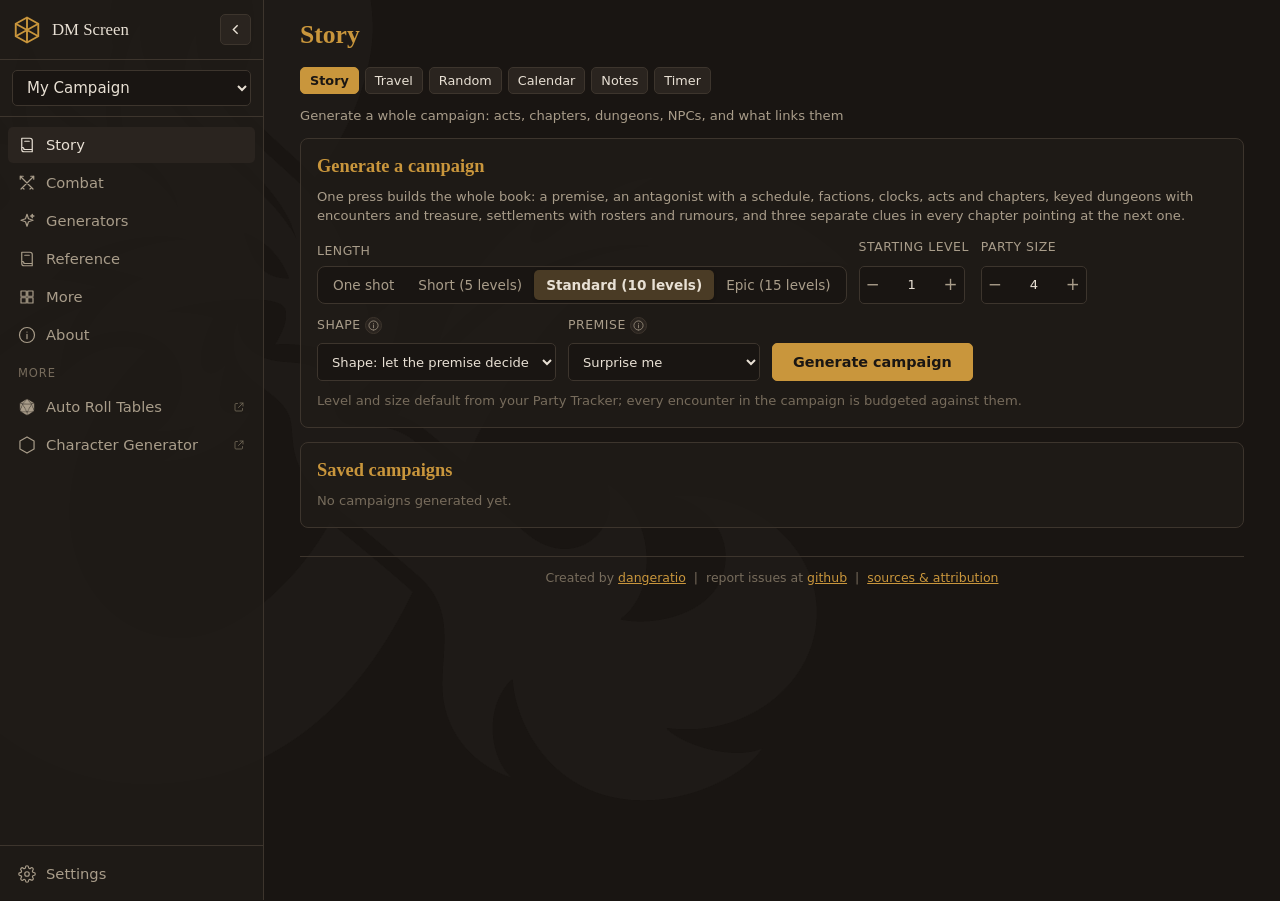
==== commit a450974c: "Stand Dark Reader down: it was repainting the dungeon floors Found it, reproduced it, and proved the" ====
--- a/index.html
+++ b/index.html
@@ -5,6 +5,12 @@
   <meta name="viewport" content="width=device-width, initial-scale=1.0, viewport-fit=cover">
   <meta name="description" content="DM Screen: a free browser-based virtual screen for D&D 5e Dungeon Masters. Initiative tracker, encounter builder, generators, SRD reference, and more. All data stays in your browser.">
   <meta name="theme-color" content="#191512">
+  <!-- The app carries its own dark and light themes. Firefox for iOS ships
+       Dark Reader as its Website Dark Mode, and Dark Reader repaints large
+       dark SVG fills as if they were foreground art, which turned the
+       dungeon floors pale. This is Dark Reader's own signal for "the site
+       handles dark itself"; with it present the library stands down. -->
+  <meta name="darkreader-lock">
   <title>dmscreen.github.io</title>
   <link rel="manifest" href="manifest.webmanifest">
   <link rel="icon" href="assets/favicon.svg" type="image/svg+xml">
--- a/css/base.css
+++ b/css/base.css
@@ -3,6 +3,7 @@
 * { margin: 0; }
 
 :root {
+  color-scheme: dark;
   --font-body: system-ui, -apple-system, "Segoe UI", Roboto, sans-serif;
   --font-display: Georgia, "Times New Roman", serif;
   --font-mono: ui-monospace, "Cascadia Code", Consolas, monospace;
@@ -32,6 +33,7 @@
 }
 
 :root[data-theme="light"] {
+  color-scheme: light;
   --bg: #f3eee5;
   --bg-panel: #faf6ee;
   --bg-panel-75: rgba(250, 246, 238, 0.75);
--- a/css/components.css
+++ b/css/components.css
@@ -188,6 +188,27 @@
   box-shadow: var(--shadow);
 }
 dialog.modal::backdrop { background: rgba(0, 0, 0, 0.55); }
+/* An open dialog is a column: head and foot fixed, body taking the slack.
+   Without this the body grows to its content and pushes the foot past the
+   dialog's own max-height, so the buttons end up below the fold and the
+   whole overlay has to be scrolled to reach them. min-height:0 is what
+   actually lets a flex child shrink enough to scroll inside itself. */
+dialog.modal[open] { display: flex; flex-direction: column; }
+dialog.modal[open] .modal-head,
+dialog.modal[open] .modal-foot { flex: 0 0 auto; }
+dialog.modal[open] .modal-body { flex: 1 1 auto; min-height: 0; }
+/* A body that wants to use the height rather than sit in the middle of it:
+   its own column, with one child marked to take what is left. The body has
+   to become a column too, because a percentage height on the wrapper does
+   not resolve against a parent whose own height came from flex, and the
+   wrapper simply grew to its content instead. */
+dialog.modal[open] .modal-body:has(.modal-fill) { display: flex; flex-direction: column; }
+/* A dialog whose whole point is a long list earns more of a tall screen than
+   the 720px other dialogs are capped at; that cap is there to stop a short
+   dialog stretching, which is not this one's problem. */
+dialog.modal:has(.modal-fill) { max-height: min(88dvh, 1100px); }
+.modal-fill { display: flex; flex-direction: column; min-height: 0; flex: 1 1 auto; }
+.modal-fill > [data-grow] { flex: 1 1 auto; min-height: 160px; overflow-y: auto; }
 .modal-head {
   display: flex;
   align-items: center;
@@ -201,6 +222,58 @@
 .modal-head h2 { font-size: 1.1rem; color: var(--accent); }
 .modal-body { padding: 16px; overflow-y: auto; }
 .modal-foot { display: flex; justify-content: flex-end; gap: 8px; padding: 12px 16px; border-top: 1px solid var(--border); }
+
+/* ---------- Quest generator ---------- */
+/* Objective lists sit closer in than a browser's default forty pixels, to
+   match the other small lists on the page. */
+.quest-objectives { margin: 2px 0 0; padding-left: 20px; }
+.quest-objectives li { margin: 2px 0; }
+.quest-objectives .pill { margin-left: 4px; }
+.quest-hidden { list-style: none; margin-left: -20px; }
+
+/* ---------- Shop generator ---------- */
+/* The saved shops are a rail beside the shop, not a panel under it: a list
+   of names needs a fraction of the width the stock table wants. */
+.shop-layout { display: grid; grid-template-columns: 210px 1fr; gap: 14px; align-items: start; }
+.shop-list { position: sticky; top: 8px; max-height: 78vh; overflow-y: auto; margin-bottom: 0; padding: 10px; }
+.shop-list h3 { margin: 0 0 6px; font-size: 0.9rem; color: var(--text-dim); }
+/* finding one line on a shelf of thirty */
+.shop-filter { flex: 1 1 160px; min-width: 120px; max-width: 260px; padding: 4px 8px; font-size: 0.85rem; }
+.shop-row {
+  display: flex;
+  flex-direction: column;
+  gap: 1px;
+  width: 100%;
+  text-align: left;
+  border: 1px solid transparent;
+  border-radius: var(--radius-sm);
+  background: none;
+  color: var(--text);
+  cursor: pointer;
+  padding: 5px 7px;
+  font: inherit;
+}
+.shop-row:hover { background: var(--bg-hover); }
+.shop-row.is-open { border-color: var(--accent); color: var(--accent); }
+.shop-row.is-open .faint { color: var(--accent); opacity: 0.75; }
+/* the count of a thing, with a way to sell one without arithmetic */
+.qty-cell { display: inline-flex; align-items: center; gap: 4px; justify-content: center; width: 100%; }
+.qty-cell .btn { padding: 1px 7px; line-height: 1.2; }
+.qty-num {
+  width: 52px;
+  padding: 2px 4px;
+  text-align: center;
+  border: 1px solid var(--border);
+  border-radius: var(--radius-sm);
+  background: var(--bg);
+  color: var(--text);
+}
+/* deleting the shop is the last thing on the card, not a button beside its name */
+.shop-danger { border-top: 1px solid var(--border); padding-top: 10px; margin-top: 12px; }
+@media (max-width: 720px) {
+  .shop-layout { grid-template-columns: 1fr; }
+  .shop-list { position: static; max-height: 30vh; }
+}
 
 /* ---------- Stat block ---------- */
 .stat-block {
@@ -243,7 +316,20 @@
   border: 1px solid var(--border);
   border-radius: var(--radius);
   background: var(--bg);
-}
+  /* Two options fit anywhere; twenty-two shop types do not. The control
+     keeps its joined look and scrolls sideways rather than bursting the
+     card or wrapping into a stack that no longer reads as one control.
+     width and align-self are not optional here: giving a flex item any
+     overflow other than visible drops its automatic minimum size to zero,
+     and inside the field's flex column that collapsed the whole control to
+     forty pixels. */
+  max-width: 100%;
+  width: fit-content;
+  align-self: flex-start;
+  overflow-x: auto;
+  scrollbar-width: thin;
+}
+.toggle-row.segmented .btn { flex: 0 0 auto; white-space: nowrap; }
 .toggle-row.segmented .btn {
   border: 0;
   border-radius: var(--radius-sm);
@@ -362,33 +448,15 @@
 }
 /* The outline folds to a rail: the chevron flips, the rows hide, and the
    rail carries the current step's name sideways so the DM still knows where
-   they are. Same gesture as the app's own nav collapse. */
-.tree-collapse {
-  display: flex;
-  align-items: center;
-  gap: 6px;
-  width: 100%;
-  border: 0;
-  background: none;
-  color: var(--text-muted);
-  cursor: pointer;
-  padding: 2px 4px 6px;
-  font: inherit;
-  font-size: 0.8rem;
-}
-.tree-collapse:hover { color: var(--text); }
-.tree-collapse .tc-arrow { font-size: 1.1rem; line-height: 1; }
-.tree-collapse .tc-where { display: none; }
-.story-layout.tree-collapsed { grid-template-columns: 34px 1fr; }
-.story-layout.tree-collapsed .story-tree { padding: 4px 2px; overflow: hidden; }
+   they are. The control is the same icon button the app's own nav collapse
+   uses, rather than a bare chevron sitting on the panel. */
+.tree-head { display: flex; justify-content: flex-end; margin-bottom: 4px; }
+.tc-where { display: none; }
+.story-layout.tree-collapsed { grid-template-columns: 42px 1fr; }
+.story-layout.tree-collapsed .story-tree { padding: 6px 4px; overflow: hidden; }
 .story-layout.tree-collapsed #sg-tree { display: none; }
-.story-layout.tree-collapsed .tree-collapse {
-  flex-direction: column;
-  padding: 4px 0;
-  height: 100%;
-  justify-content: flex-start;
-}
-.story-layout.tree-collapsed .tc-arrow { transform: rotate(180deg); }
+.story-layout.tree-collapsed .tree-head { justify-content: center; }
+.story-layout.tree-collapsed .tree-collapse svg { transform: rotate(180deg); }
 .story-layout.tree-collapsed .tc-where {
   display: block;
   writing-mode: vertical-rl;
@@ -396,13 +464,19 @@
   overflow: hidden;
   text-overflow: ellipsis;
   max-height: 60vh;
+  margin: 6px auto 0;
+  font-size: 0.8rem;
   font-weight: 600;
+  color: var(--text-dim);
 }
 @media (max-width: 900px) {
   /* stacked on mobile there is no column to reclaim */
   .story-layout.tree-collapsed { grid-template-columns: 1fr; }
   .story-layout.tree-collapsed #sg-tree { display: block; }
-  .tree-collapse { display: none; }
+  /* matched to the collapsed rules above, which are more specific than a
+     bare .tc-where and would otherwise keep the sideways label on screen */
+  .story-layout .tree-head,
+  .story-layout.tree-collapsed .tc-where { display: none; }
 }
 /* Stacked on mobile the outline sits above the detail, so cap it and let it
    scroll rather than pushing the content the DM just tapped off the screen. */
@@ -531,6 +605,42 @@
 }
 .person-actions .btn { flex: 0 0 auto; }
 .npc-card:has(.person-actions) { padding-right: 232px; }
+/* A folding tile keeps its name, what they are, where they are found and its
+   two buttons on the closed row; everything else is behind it. The buttons
+   live inside the summary because a closed <details> renders nothing else.
+   The card already reserves the right-hand gutter they sit in, so the
+   summary must not reserve it a second time: doing that squeezed the name
+   into a column a few characters wide. */
+/* The closed row lays itself out rather than living in the gutter the card
+   reserves for a corner: the roster sits in a half-width column, and a
+   232px gutter there left the name wrapping down ten lines. */
+.npc-fold:has(.person-actions) { padding-right: 10px; }
+.npc-fold > summary {
+  cursor: pointer;
+  display: flex;
+  align-items: baseline;
+  gap: 8px;
+  flex-wrap: wrap;
+  border-radius: var(--radius-sm);
+}
+.npc-fold > summary .npc-head { flex: 1 1 180px; min-width: 0; }
+.npc-fold > summary .person-actions {
+  position: static;
+  flex: 0 0 auto;
+  margin: 0;
+  width: auto;
+}
+.npc-fold > summary::-webkit-details-marker { display: none; }
+.npc-fold > summary::marker { content: ''; }
+.npc-fold > summary::before {
+  content: '›';
+  display: inline-block;
+  width: 12px;
+  color: var(--text-faint);
+  transition: transform 0.12s ease;
+}
+.npc-fold[open] > summary::before { transform: rotate(90deg); }
+.npc-fold > summary:hover { color: var(--accent); }
 @media (max-width: 720px) {
   /* no corner to spare: the buttons go back under the text */
   .person-actions { position: static; margin-top: 8px; }
@@ -673,9 +783,6 @@
 .link-tile h2 a { color: inherit; text-decoration: none; }
 .link-tile h2 a:hover { color: var(--accent); }
 
-/* Storage tally on the About page. */
-.stat-group table.data td { padding: 4px 8px; }
-.stat-group .stat-num { text-align: right; font-family: var(--font-mono); color: var(--accent); white-space: nowrap; }
 
 /* A dilemma's two horns, shown side by side so neither reads as the answer. */
 .dilemma-card { border-left: 3px solid var(--accent); }
@@ -839,7 +946,6 @@
   font-size: 11px;
   max-width: 208px;
   overflow: auto;
-  backdrop-filter: blur(2px);
 }
 .map-key summary { cursor: pointer; padding: 3px 8px; font-weight: 600; }
 .map-key summary .faint { font-weight: 400; }
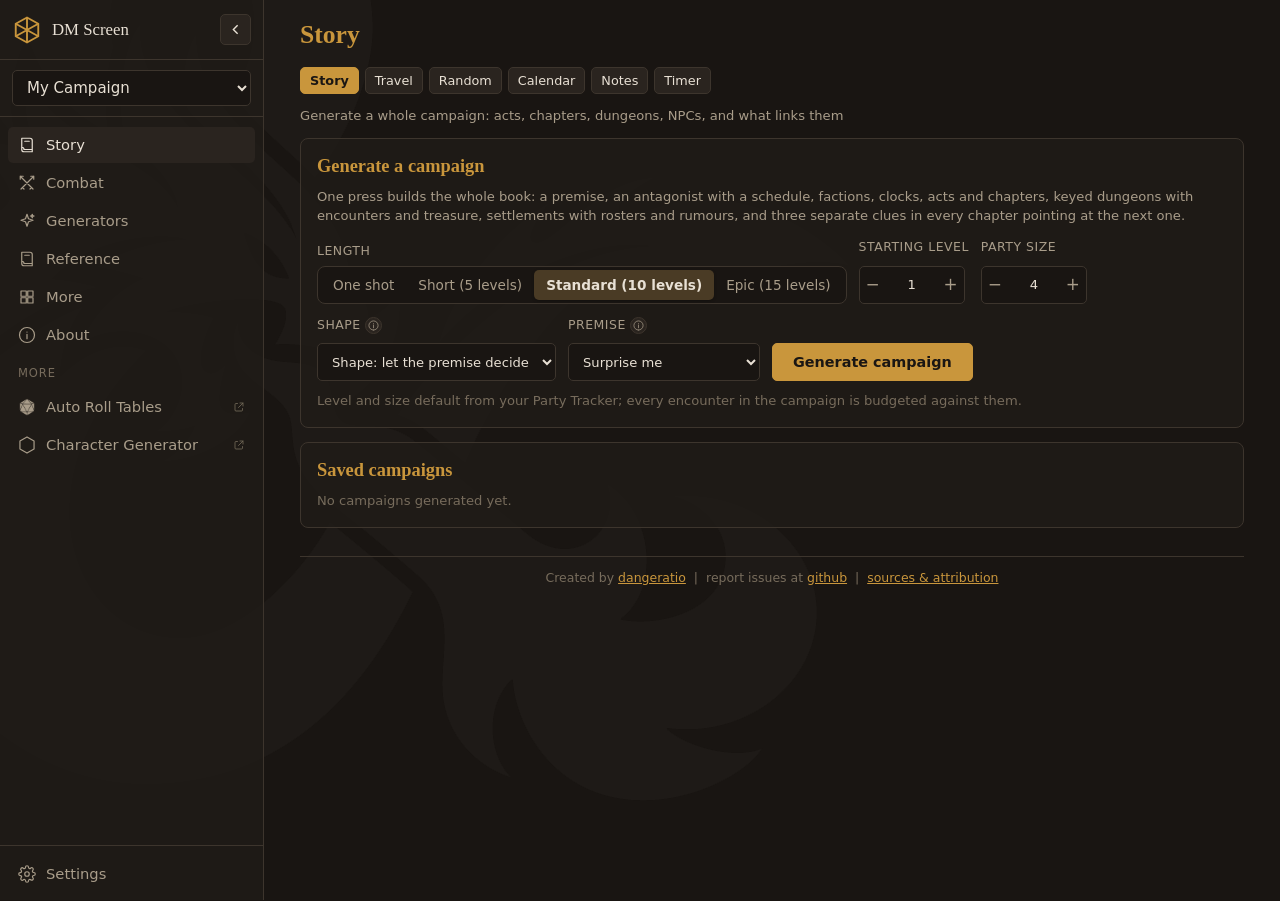
==== commit 0ca4dc1f: "Give saved home-screen shortcuts a real icon Chrome on phones showed a lettered placeholder for a sa" ====
--- a/index.html
+++ b/index.html
@@ -12,13 +12,19 @@
        handles dark itself"; with it present the library stands down. -->
   <meta name="darkreader-lock">
   <title>dmscreen.github.io</title>
+  <meta name="apple-mobile-web-app-title" content="DM Screen">
+  <!-- Home-screen icons are opaque tiles at the root paths browsers probe on
+       their own (see tools/make-icons.py). Keep SVG out of the manifest:
+       Chrome prefers an "any"-sized SVG over any PNG that is not an exact
+       size match for the launcher, and the outline SVG is transparent. -->
   <link rel="manifest" href="manifest.webmanifest">
+  <link rel="icon" href="favicon.ico" sizes="any">
   <link rel="icon" href="assets/favicon.svg" type="image/svg+xml">
+  <link rel="icon" type="image/png" sizes="32x32" href="assets/icon-32.png">
   <link rel="icon" type="image/png" sizes="16x16" href="assets/icon-16.png">
-  <link rel="icon" type="image/png" sizes="32x32" href="assets/icon-32.png">
   <link rel="icon" type="image/png" sizes="192x192" href="assets/icon-192.png">
   <link rel="icon" type="image/png" sizes="512x512" href="assets/icon-512.png">
-  <link rel="apple-touch-icon" sizes="180x180" href="assets/icon-180.png">
+  <link rel="apple-touch-icon" href="apple-touch-icon.png">
   <link rel="stylesheet" href="css/base.css">
   <link rel="stylesheet" href="css/layout.css">
   <link rel="stylesheet" href="css/components.css">
--- a/css/components.css
+++ b/css/components.css
@@ -310,24 +310,21 @@
 /* segmented variant: buttons joined inside one bordered control */
 .toggle-row.segmented {
   display: inline-flex;
-  flex-wrap: nowrap;
   gap: 0;
   padding: 3px;
   border: 1px solid var(--border);
   border-radius: var(--radius);
   background: var(--bg);
   /* Two options fit anywhere; twenty-two shop types do not. The control
-     keeps its joined look and scrolls sideways rather than bursting the
-     card or wrapping into a stack that no longer reads as one control.
-     width and align-self are not optional here: giving a flex item any
-     overflow other than visible drops its automatic minimum size to zero,
-     and inside the field's flex column that collapsed the whole control to
-     forty pixels. */
+     wraps onto more rows rather than growing a sideways scrollbar: every
+     option stays visible and nothing needs dragging. width: fit-content
+     keeps the shell hugging its single row when everything fits, and
+     max-width is what makes it wrap instead of bursting the card. */
   max-width: 100%;
   width: fit-content;
   align-self: flex-start;
-  overflow-x: auto;
-  scrollbar-width: thin;
+  flex-wrap: wrap;
+  row-gap: 2px;
 }
 .toggle-row.segmented .btn { flex: 0 0 auto; white-space: nowrap; }
 .toggle-row.segmented .btn {
@@ -695,9 +692,13 @@
    the buttons fill it. `> .btn` keeps this off the segmented buttons. */
 .gen-controls select,
 .gen-controls > .btn,
-.gen-controls .stepper,
+.gen-controls .stepper {
+  height: 38px;
+  box-sizing: border-box;
+}
+/* the segmented control matches the row height until it wraps, then grows */
 .gen-controls .toggle-row.segmented {
-  height: 38px;
+  min-height: 38px;
   box-sizing: border-box;
 }
 .gen-controls select { padding: 0 10px; }
@@ -705,7 +706,7 @@
 .gen-controls .toggle-row { gap: 6px; margin: 0; }
 .gen-controls .toggle-row.segmented { gap: 0; }
 .gen-controls .toggle-row.segmented .btn {
-  height: 100%;
+  height: 30px;
   padding: 0 12px;
   font-size: 0.85rem;
 }
